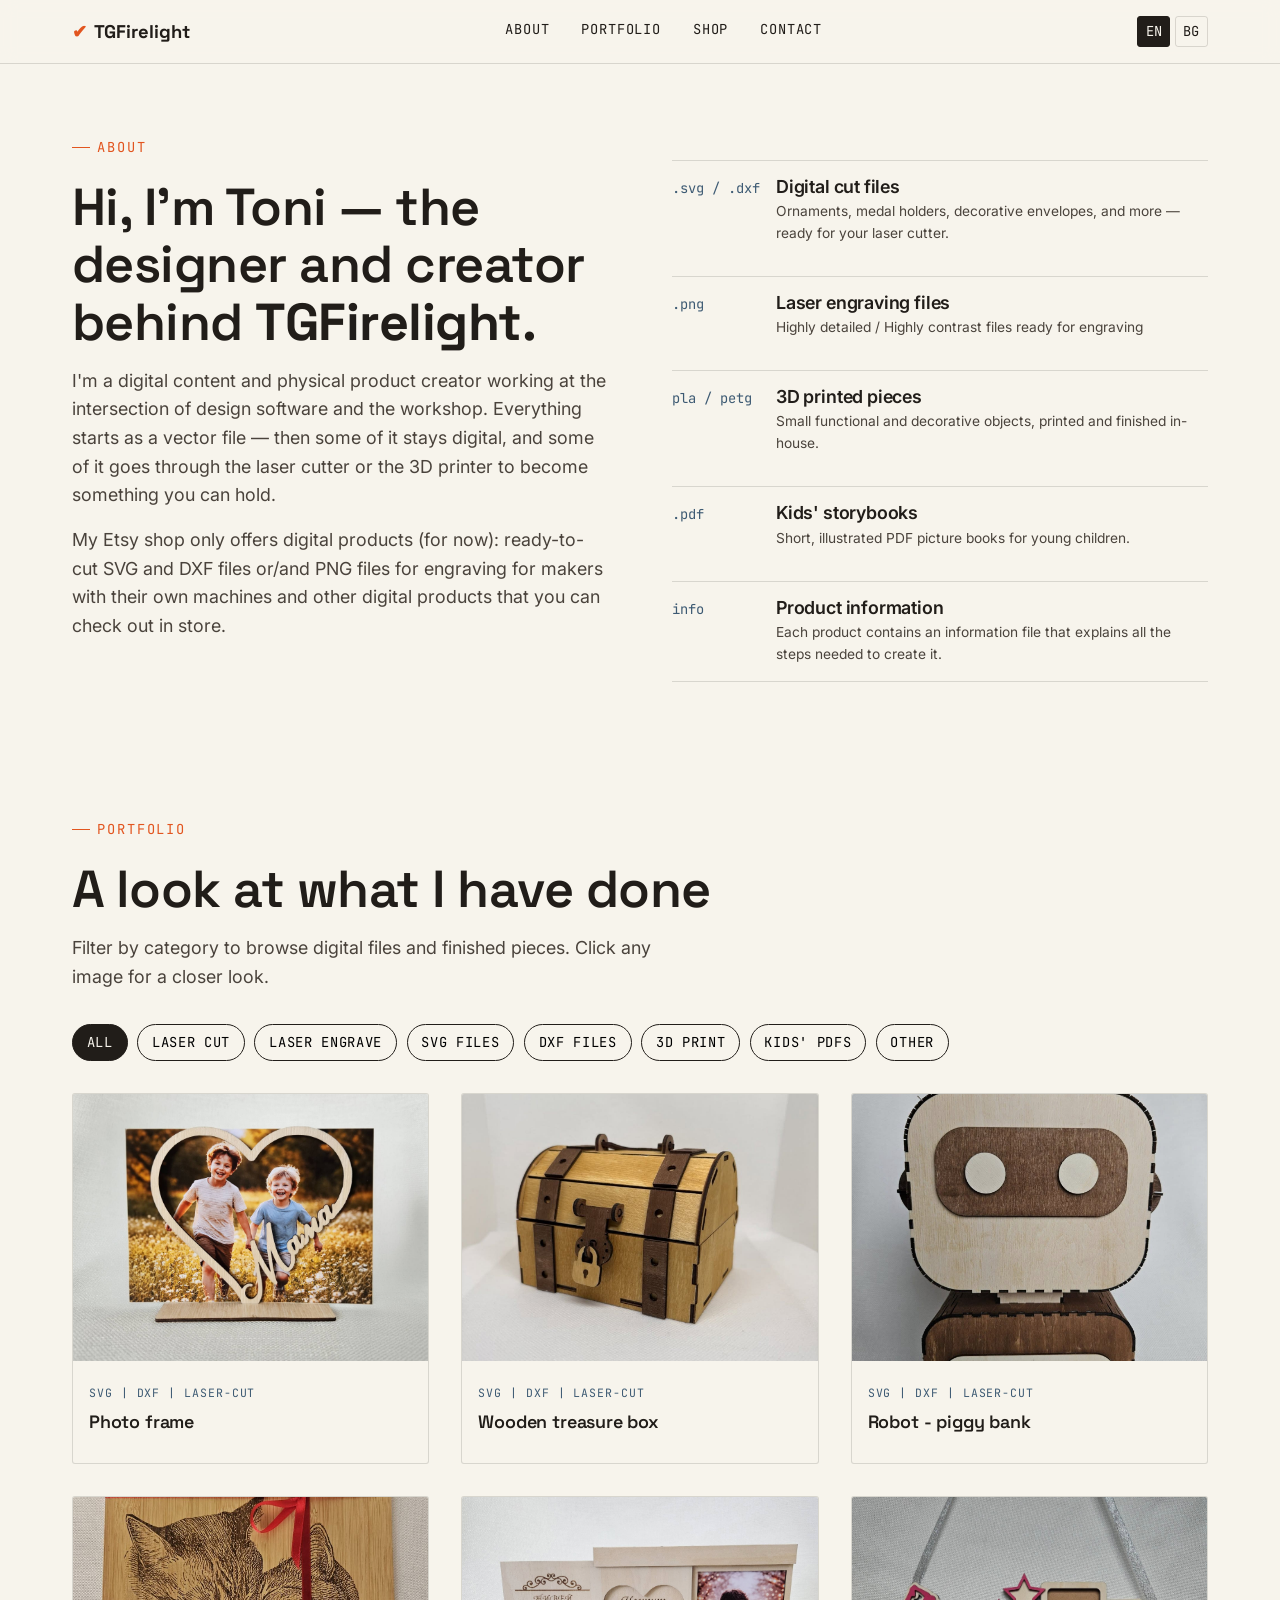
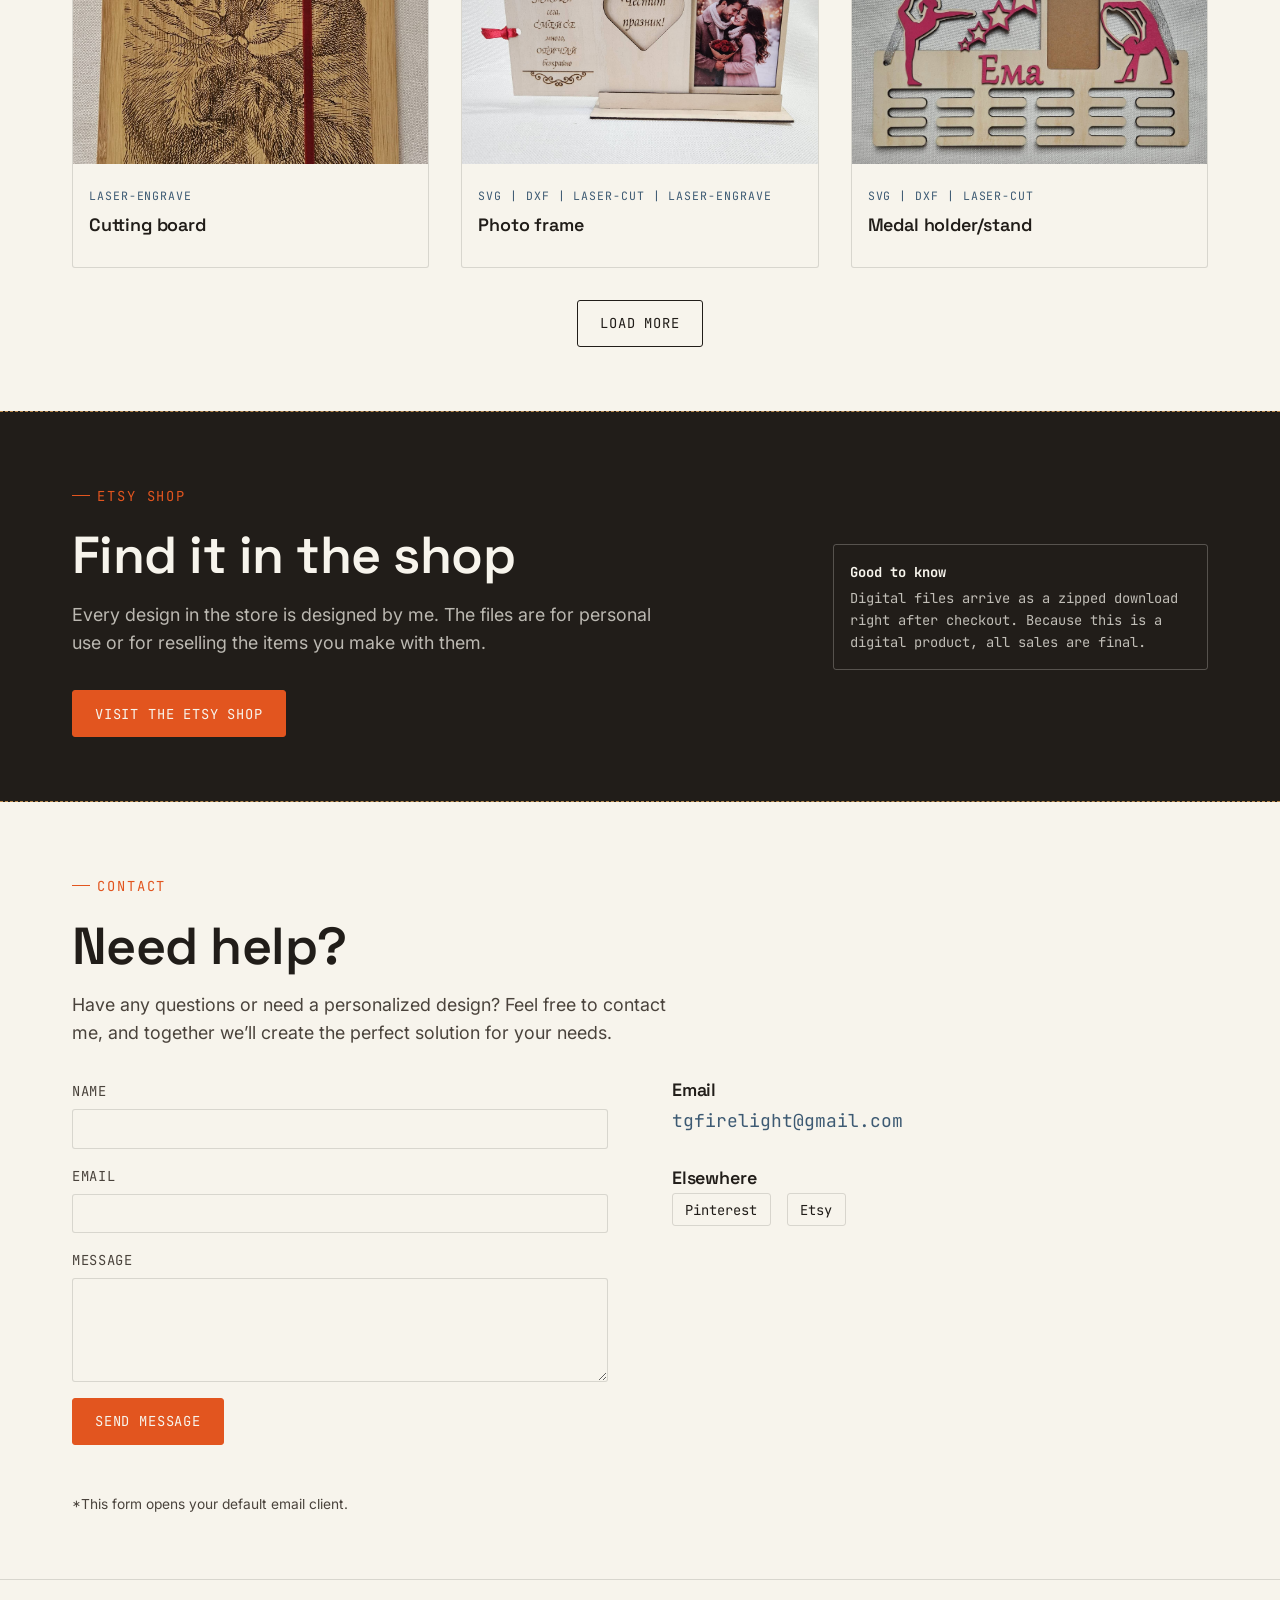
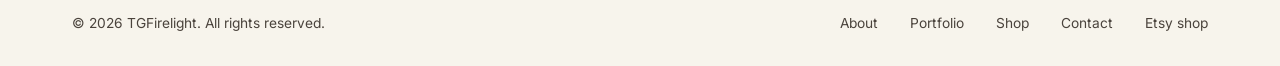
==== en/index.html @ 98f978ca "Add files" ====
<!DOCTYPE html>
<html lang="en">
<head>
<meta charset="UTF-8">
<meta name="viewport" content="width=device-width, initial-scale=1.0">
<title>TGFirelight — Portfolio Page</title>
<meta name="description" content="TGFirelight designs SVG &amp; DXF cut files for laser cutting, plus handcrafted laser-cut wood goods, 3D printed pieces, and illustrated PDF storybooks for kids.">
<link rel="canonical" href="https://example.github.io/birchline-studio/en/">
<link rel="alternate" hreflang="en" href="https://example.github.io/birchline-studio/en/">
<link rel="alternate" hreflang="bg" href="https://example.github.io/birchline-studio/bg/">
<link rel="alternate" hreflang="x-default" href="https://example.github.io/birchline-studio/en/">

<!-- Open Graph -->
<meta property="og:type" content="website">
<meta property="og:title" content="TGFirelight — Portfolio Page">
<meta property="og:description" content="SVG & DXF cut files, laser-cut wood goods, 3D printed pieces, and illustrated kids' PDFs — designed and made by TGFirelight.">
<meta property="og:url" content="https://example.github.io/birchline-studio/en/">
<meta property="og:image" content="https://example.github.io/birchline-studio/assets/img/placeholder-lasercut.svg">
<meta property="og:locale" content="en_US">
<meta property="og:locale:alternate" content="bg_BG">
<meta name="twitter:card" content="summary_large_image">

<link rel="icon" href="data:image/svg+xml,%3Csvg xmlns='http://www.w3.org/2000/svg' viewBox='0 0 100 100'%3E%3Crect width='100' height='100' fill='%23211D19'/%3E%3Ctext x='50' y='68' font-size='60' text-anchor='middle' fill='%23E2551F' font-family='monospace'%3EB%3C/text%3E%3C/svg%3E">

<link rel="preconnect" href="https://fonts.googleapis.com">
<link rel="preconnect" href="https://fonts.gstatic.com" crossorigin>
<link href="https://fonts.googleapis.com/css2?family=Space+Grotesk:wght@500;600;700&family=Inter:wght@400;500;600&family=JetBrains+Mono:wght@400;500&display=swap" rel="stylesheet">

<link rel="stylesheet" href="../assets/css/style.css">
</head>
<body>
<a class="skip-link" href="#main">Skip to content</a>

<header class="site-header">
  <nav class="nav container" aria-label="Primary">
    <a class="logo" href="#main">
      <span class="logo-mark">✔</span> TGFirelight
    </a>
    <button class="nav-toggle" aria-expanded="false" aria-controls="nav-panel" aria-label="Toggle menu">
      <span></span>
    </button>
    <div class="nav-links" id="nav-links">
      <a href="#about">About</a>
      <a href="#portfolio">Portfolio</a>
      <a href="#shop">Shop</a>
      <a href="#contact">Contact</a>
    </div>
    <div class="lang-switch" id="lang-switch" aria-label="Language">
      <a href="../en/index.html" aria-current="true">EN</a>
      <a href="../bg/index.html">BG</a>
    </div>
  </nav>
  <div class="nav-panel container" id="nav-panel"></div>
</header>

<main id="main">

  <!-- ============ HERO ============ 
  <section class="hero">
    <div class="container">
      <div class="hero-copy">
        <span class="eyebrow">Digital cut files &amp; handmade wood goods</span>
        <h1 class="hero-title">From pixel to <em>plywood.</em></h1>
        <p class="hero-sub">I design SVG &amp; DXF files for laser cutting, then make the ornaments, medal holders, and wooden keepsakes myself — plus 3D printed pieces and illustrated PDF storybooks for kids.</p>
        <div class="hero-ctas">
          <a class="btn btn-primary" href="#shop">Shop on Etsy</a>
          <a class="btn btn-ghost" href="#portfolio">View portfolio</a>
        </div>
      </div>
      <div class="hero-art" aria-hidden="true">
        <svg viewBox="0 0 470 460" xmlns="http://www.w3.org/2000/svg">
          <path class="cut-path" d="M40 210 C40 90 150 20 260 20 C370 20 430 90 430 160 C430 230 360 270 260 270 C160 270 90 300 90 360 C90 420 160 440 240 430" />
          <path class="cut-path accent" d="M150 150 L220 150 L220 100 L280 160 L220 220 L220 170 L150 170 Z" />
          <circle class="laser-dot" r="5"/>
        </svg>
      </div>
    </div>
  </section>

  <hr class="cutline-rule container">
  
  -->

  <!-- ============ ABOUT ============ -->
  <section class="section" id="about" data-surface="paper">
    <div class="container">
      <div class="about-grid">
	  <!--
        <div class="reveal">
          <div class="about-portrait">
            <img src="../assets/img/placeholder-portrait.svg" alt="Portrait placeholder — replace with a studio or workshop photo" loading="lazy" width="320" height="400">
          </div>
        </div>
	  -->
        <div class="reveal">
          <span class="eyebrow">About</span>
          <h2 class="section-title">Hi, I'm Toni — the designer and creator behind <b>TGFirelight</b>.</h2>
          <p class="section-lede">I'm a digital content and physical product creator working at the intersection of design software and the workshop. Everything starts as a vector file — then some of it stays digital, and some of it goes through the laser cutter or the 3D printer to become something you can hold.</p>
          <p class="section-lede">My Etsy shop only offers digital products (for now): ready-to-cut SVG and DXF files or/and PNG files for engraving for makers with their own machines and other digital products that you can check out in store.</p>
        </div>
		<div class="reveal">
          <ul class="craft-list">
            <li class="craft-item">
              <span class="tag">.svg / .dxf</span>
              <div><h3>Digital cut files</h3><p>Ornaments, medal holders, decorative envelopes, and more — ready for your laser cutter.</p></div>
            </li>
            <li class="craft-item">
              <span class="tag">.png</span>
              <div><h3>Laser engraving files</h3><p>Highly detailed / Highly contrast files ready for engraving</p></div>
            </li>
            <li class="craft-item">
              <span class="tag">pla / petg</span>
              <div><h3>3D printed pieces</h3><p>Small functional and decorative objects, printed and finished in-house.</p></div>
            </li>
            <li class="craft-item">
              <span class="tag">.pdf</span>
              <div><h3>Kids' storybooks</h3><p>Short, illustrated PDF picture books for young children.</p></div>
            </li>
            <li class="craft-item">
              <span class="tag">info</span>
              <div><h3>Product information</h3><p>Each product contains an information file that explains all the steps needed to create it.</p></div>
            </li>
          </ul>
        </div>
      </div>
    </div>
  </section>

<!--
  <hr class="cutline-rule container">
-->

  <!-- ============ PORTFOLIO ============ -->
  <section class="section" id="portfolio" data-surface="paper">
    <div class="container">
      <div class="section-head reveal">
        <span class="eyebrow">Portfolio</span>
        <h2 class="section-title">A look at what I have done</h2>
        <p class="section-lede">Filter by category to browse digital files and finished pieces. Click any image for a closer look.</p>
      </div>

      <div class="filter-bar" role="group" aria-label="Filter portfolio by category">
        <button class="filter-btn" data-filter="all" aria-pressed="true">All</button>
        <button class="filter-btn" data-filter="lasercut" aria-pressed="false">Laser cut</button>
        <button class="filter-btn" data-filter="laserengrave" aria-pressed="false">Laser engrave</button>
        <button class="filter-btn" data-filter="svg" aria-pressed="false">SVG files</button>
        <button class="filter-btn" data-filter="dxf" aria-pressed="false">DXF files</button>
        <button class="filter-btn" data-filter="3dprint" aria-pressed="false">3D print</button>
        <button class="filter-btn" data-filter="kidsbook" aria-pressed="false">Kids' PDFs</button>
        <button class="filter-btn" data-filter="other" aria-pressed="false">Other</button>
      </div>

      <div class="portfolio-grid" id="portfolio-grid">
		<!-- Load with js	-->
      </div>
	  
	  <div class="portfolio-more" style="text-align:center; margin-top: var(--space-md);">
        <button class="btn btn-ghost" id="load-more-btn" type="button">Load more</button>
      </div>
    </div>
  </section>

  <!-- ============ ETSY ============ -->
  <section class="section etsy-band" id="shop">
    <div class="container">
      <div class="etsy-grid">
        <div class="reveal">
          <span class="eyebrow">Etsy shop</span>
          <h2 class="section-title">Find it in the shop</h2>
          <p class="section-lede">Every design in the store is designed by me. The files are for personal use or for reselling the items you make with them.</p>
          <div class="hero-ctas" style="margin-top: var(--space-md);">
            <a class="btn btn-primary" href="https://www.etsy.com/shop/TGFirelight" target="_blank" rel="noopener">Visit the Etsy shop</a>
          </div>
        </div>
        <div class="reveal etsy-note">
          <strong>Good to know</strong>
          Digital files arrive as a zipped download right after checkout. Because this is a digital product, all sales are final.
        </div>
      </div>
    </div>
  </section>

  <!-- ============ CONTACT ============ -->
  <section class="section" id="contact" data-surface="paper">
    <div class="container">
      <div class="section-head reveal">
        <span class="eyebrow">Contact</span>
        <h2 class="section-title">Need help?</h2>
        <p class="section-lede">Have any questions or need a personalized design? Feel free to contact me, and together we’ll create the perfect solution for your needs.</p>
      </div>
      <div class="contact-grid">
        <form class="contact-form reveal" data-email="hello@birchlinestudio.example" data-msg-incomplete="Please fill in every field." data-msg-sent="Opening your email client…">
          <div class="field">
            <label for="name">Name</label>
            <input type="text" id="name" name="name" autocomplete="name" required>
          </div>
          <div class="field">
            <label for="email">Email</label>
            <input type="email" id="email" name="email" autocomplete="email" required>
          </div>
          <div class="field">
            <label for="message">Message</label>
            <textarea id="message" name="message" rows="5" required></textarea>
          </div>
          <button type="submit" class="btn btn-primary">Send message</button>
          <p class="form-status" role="status" aria-live="polite"></p>
          <p class="form-note">*This form opens your default email client.
		  <!-- — for a form that sends without leaving the page, connect it to a service like Formspree and update the script.
		  -->
		  </p>
        </form>
        <div class="contact-info reveal">
          <div>
            <h3>Email</h3>
            <a class="email" href="mailto:tgfirelight@gmail.com">tgfirelight@gmail.com</a>
          </div>
          <div>
            <h3>Elsewhere</h3>
            <ul class="social-list">
			<!--
              <li><a href="https://www.instagram.com/" target="_blank" rel="noopener">Instagram</a></li>
              <li><a href="https://www.facebook.com/" target="_blank" rel="noopener">Facebook</a></li>
			-->
              <li><a href="https://www.pinterest.com/tgfirelight/" target="_blank" rel="noopener">Pinterest</a></li>
              <li><a href="https://www.etsy.com/shop/TGFirelight" target="_blank" rel="noopener">Etsy</a></li>
            </ul>
          </div>
        </div>
      </div>
    </div>
  </section>

</main>

<footer class="site-footer">
  <div class="container footer-grid">
    <span>© <span data-year>2026</span> TGFirelight. All rights reserved.</span>
    <nav class="footer-links" aria-label="Footer">
      <a href="#about">About</a>
      <a href="#portfolio">Portfolio</a>
      <a href="#shop">Shop</a>
      <a href="#contact">Contact</a>
      <a href="https://www.etsy.com/shop/YourShopName" target="_blank" rel="noopener">Etsy shop</a>
    </nav>
  </div>
</footer>

<!-- Lightbox -->
<div class="lightbox" role="dialog" aria-modal="true" aria-label="Image preview" aria-hidden="true">
  <button class="lightbox-close" aria-label="Close preview">✕</button>
  <button class="lightbox-nav lightbox-prev" aria-label="Previous image">‹</button>
  <button class="lightbox-nav lightbox-next" aria-label="Next image">›</button>
  <div class="lightbox-inner">
    <img src="" alt="">
    <div class="lightbox-caption">
      <span class="card-cat"></span>
      <h3></h3>
      <p></p>
    </div>
  </div>
</div>

<script src="../assets/js/script.js"></script>
</body>
</html>
---- assets/css/style.css ----
/* ==========================================================================
   Birchline Studio — Portfolio Stylesheet
   Design tokens: paper / birch / charcoal / blueprint / cutline / kraft
   ========================================================================== */

:root {
  /* --- Color tokens --- */
  --color-paper: #F7F4EC;      /* base background, sanded paper */
  --color-birch: #EAE0C8;      /* alt section surface, plywood face */
  --color-charcoal: #211D19;   /* primary text, burnt-edge black */
  --color-charcoal-soft: #4A433C; /* secondary text */
  --color-blueprint: #3D5A73;  /* technical accent — DXF / links */
  --color-cutline: #E2551F;    /* laser cut-line orange — primary CTA */
  --color-cutline-dark: #C24219;
  --color-kraft: #B98A4E;      /* kraft tan — borders, dividers */
  --color-line: rgba(33, 29, 25, 0.14);

  /* --- Type tokens --- */
  --font-display: 'Space Grotesk', 'Arial Narrow', sans-serif;
  --font-body: 'Inter', -apple-system, BlinkMacSystemFont, sans-serif;
  --font-mono: 'JetBrains Mono', 'Courier New', monospace;

  /* --- Scale --- */
  --step--1: clamp(0.8rem, 0.78rem + 0.1vw, 0.875rem);
  --step-0: clamp(1rem, 0.96rem + 0.2vw, 1.125rem);
  --step-1: clamp(1.25rem, 1.15rem + 0.5vw, 1.5rem);
  --step-2: clamp(1.75rem, 1.5rem + 1.2vw, 2.25rem);
  --step-3: clamp(2.3rem, 1.9rem + 2vw, 3.25rem);
  --step-4: clamp(3rem, 2.4rem + 3vw, 4.5rem);

  --space-xs: 0.5rem;
  --space-sm: 1rem;
  --space-md: 2rem;
  --space-lg: 4rem;
  --space-xl: 7rem;

  --max-width: 1200px;
  --radius: 3px;
  --ease: cubic-bezier(0.22, 1, 0.36, 1);
}

/* --- Reset --- */
*, *::before, *::after { box-sizing: border-box; }
html { scroll-behavior: smooth; }
@media (prefers-reduced-motion: reduce) {
  html { scroll-behavior: auto; }
  *, *::before, *::after {
    animation-duration: 0.01ms !important;
    animation-iteration-count: 1 !important;
    transition-duration: 0.01ms !important;
    scroll-behavior: auto !important;
  }
}
body, h1, h2, h3, h4, p, figure, blockquote, dl, dd { margin: 0; }
ul, ol { margin: 0; padding: 0; list-style: none; }
img { max-width: 100%; display: block; }
button { font: inherit; }
a { color: inherit; text-decoration: none; }
input, textarea, button { font-family: inherit; }

body {
  font-family: var(--font-body);
  background: var(--color-paper);
  color: var(--color-charcoal);
  font-size: var(--step-0);
  line-height: 1.6;
  -webkit-font-smoothing: antialiased;
}

h1, h2, h3, h4 {
  font-family: var(--font-display);
  font-weight: 600;
  line-height: 1.1;
  letter-spacing: -0.01em;
}

.container {
  max-width: var(--max-width);
  margin-inline: auto;
  padding-inline: var(--space-md);
}
@media (max-width: 640px) {
  .container { padding-inline: var(--space-sm); }
}

.eyebrow {
  font-family: var(--font-mono);
  font-size: var(--step--1);
  text-transform: uppercase;
  letter-spacing: 0.14em;
  color: var(--color-cutline);
  display: inline-flex;
  align-items: center;
  gap: 0.5em;
}
.eyebrow::before {
  content: "";
  width: 18px;
  height: 1px;
  background: currentColor;
}

/* Visually hidden (skip link, a11y labels) */
.visually-hidden {
  position: absolute; width: 1px; height: 1px;
  overflow: hidden; clip: rect(0 0 0 0); white-space: nowrap;
}
.skip-link {
  position: absolute; top: -60px; left: 1rem; z-index: 200;
  background: var(--color-charcoal); color: var(--color-paper);
  padding: 0.6em 1em; border-radius: var(--radius);
  transition: top 0.2s var(--ease);
}
.skip-link:focus { top: 1rem; }

:focus-visible {
  outline: 2px solid var(--color-cutline);
  outline-offset: 3px;
}

/* --- Cut-line divider motif (signature detail) --- */
.cutline-rule {
  border: none;
  border-top: 1.5px dashed var(--color-kraft);
  position: relative;
  margin: 0;
}
.cutline-rule::after {
  content: "✂";
  position: absolute;
  top: -0.62em; left: var(--space-md);
  background: var(--color-paper);
  padding-inline: 0.4em;
  font-size: 0.85rem;
  color: var(--color-kraft);
}
section[data-surface="birch"] + section .cutline-rule::after,
section[data-surface="birch"] .cutline-rule::after { background: var(--color-birch); }

/* ==========================================================================
   Header / Nav
   ========================================================================== */
.site-header {
  position: sticky; top: 0; z-index: 100;
  background: rgba(247, 244, 236, 0.88);
  backdrop-filter: blur(8px);
  border-bottom: 1px solid var(--color-line);
}
.nav {
  display: flex; align-items: center; justify-content: space-between;
  padding-block: var(--space-sm);
}
.logo {
  font-family: var(--font-display);
  font-weight: 700;
  font-size: 1.15rem;
  display: flex; align-items: baseline; gap: 0.4em;
}
.logo .logo-mark { color: var(--color-cutline); }

.nav-links {
  display: flex; align-items: center; gap: var(--space-md);
}
.nav-links a {
  font-size: var(--step--1);
  font-family: var(--font-mono);
  text-transform: uppercase;
  letter-spacing: 0.06em;
  position: relative;
  padding-bottom: 4px;
}
.nav-links a::after {
  content: ""; position: absolute; left: 0; right: 100%; bottom: 0;
  height: 2px; background: var(--color-cutline);
  transition: right 0.25s var(--ease);
}
.nav-links a:hover::after, .nav-links a:focus-visible::after,
.nav-links a[aria-current="page"]::after { right: 0; }

.lang-switch {
  display: flex; gap: 0.3rem;
  font-family: var(--font-mono);
  font-size: var(--step--1);
}
.lang-switch a {
  padding: 0.25em 0.55em;
  border: 1px solid var(--color-line);
  border-radius: var(--radius);
}
.lang-switch a[aria-current="true"] {
  background: var(--color-charcoal);
  color: var(--color-paper);
  border-color: var(--color-charcoal);
}

.nav-toggle {
  display: none;
  background: none; border: none; cursor: pointer;
  width: 32px; height: 24px; position: relative;
}
.nav-toggle span, .nav-toggle span::before, .nav-toggle span::after {
  content: ""; position: absolute; left: 0; right: 0; height: 2px;
  background: var(--color-charcoal); transition: transform 0.25s var(--ease), opacity 0.2s;
}
.nav-toggle span { top: 11px; }
.nav-toggle span::before { top: -8px; }
.nav-toggle span::after { top: 8px; }
.nav-toggle[aria-expanded="true"] span { background: transparent; }
.nav-toggle[aria-expanded="true"] span::before { transform: translateY(8px) rotate(45deg); }
.nav-toggle[aria-expanded="true"] span::after { transform: translateY(-8px) rotate(-45deg); }

@media (max-width: 800px) {
  .nav-toggle { display: block; }
  .nav-links, .lang-switch { display: none; }
  .nav-panel {
    display: none;
    flex-direction: column;
    gap: var(--space-sm);
    padding: var(--space-md) 0;
    border-top: 1px solid var(--color-line);
  }
  .nav-panel.open { display: flex; }
  .nav-panel .nav-links { display: flex; flex-direction: column; gap: var(--space-sm); }
  .nav-panel .lang-switch { display: flex; margin-top: var(--space-sm); }
}

/* ==========================================================================
   Hero
   ========================================================================== */
.hero {
  padding-block: var(--space-xl) var(--space-lg);
}
.hero .container {
  display: grid;
  grid-template-columns: 1.1fr 0.9fr;
  gap: var(--space-lg);
  align-items: center;
}
@media (max-width: 900px) {
  .hero .container { grid-template-columns: 1fr; gap: var(--space-md); }
  .hero { padding-block: var(--space-lg) var(--space-md); }
  .hero-art { order: -1; max-width: 320px; margin-inline: auto; }
}

.hero-title {
  font-size: var(--step-4);
  margin-block: var(--space-sm) var(--space-sm);
}
.hero-title em {
  font-style: normal;
  color: var(--color-cutline);
}
.hero-sub {
  font-size: var(--step-1);
  color: var(--color-charcoal-soft);
  max-width: 46ch;
  margin-bottom: var(--space-md);
}
.hero-ctas { display: flex; flex-wrap: wrap; gap: var(--space-sm); }

.btn {
  display: inline-flex; align-items: center; gap: 0.5em;
  padding: 0.85em 1.6em;
  font-family: var(--font-mono);
  font-size: var(--step--1);
  text-transform: uppercase; letter-spacing: 0.06em;
  border-radius: var(--radius);
  border: 1.5px solid var(--color-charcoal);
  transition: transform 0.2s var(--ease), background 0.2s var(--ease), color 0.2s var(--ease);
  cursor: pointer;
}
.btn:hover, .btn:focus-visible { transform: translateY(-2px); }
.btn-primary {
  background: var(--color-cutline);
  border-color: var(--color-cutline);
  color: var(--color-paper);
}
.btn-primary:hover { background: var(--color-cutline-dark); border-color: var(--color-cutline-dark); }
.btn-ghost {
  background: transparent; color: var(--color-charcoal);
}
.btn-ghost:hover { background: var(--color-charcoal); color: var(--color-paper); }

/* Hero cut-path illustration */
.hero-art { position: relative; }
.hero-art svg { width: 100%; height: auto; }
.cut-path {
  fill: none;
  stroke: var(--color-charcoal);
  stroke-width: 1.6;
  stroke-linecap: round;
  stroke-linejoin: round;
  stroke-dasharray: 900;
  stroke-dashoffset: 900;
  animation: draw 2.6s var(--ease) forwards 0.3s;
}
.cut-path.accent { stroke: var(--color-cutline); stroke-dasharray: 260; stroke-dashoffset: 260; animation-delay: 0.6s; }
.laser-dot {
  fill: var(--color-cutline);
  offset-path: path('M40 210 C40 90 150 20 260 20 C370 20 430 90 430 160 C430 230 360 270 260 270 C160 270 90 300 90 360 C90 420 160 440 240 430');
  animation: travel 2.6s var(--ease) forwards 0.3s;
  opacity: 0;
}
@keyframes draw { to { stroke-dashoffset: 0; } }
@keyframes travel {
  0% { opacity: 1; offset-distance: 0%; }
  95% { opacity: 1; }
  100% { opacity: 0; offset-distance: 100%; }
}

/* ==========================================================================
   Section basics
   ========================================================================== */
.section { padding-block: var(--space-lg); }
section[data-surface="birch"] { background: var(--color-birch); }
.section-head { max-width: 60ch; margin-bottom: var(--space-md); }
.section-title { font-size: var(--step-3); margin-top: 0.4em; }
.section-lede { color: var(--color-charcoal-soft); font-size: var(--step-0); margin-top: var(--space-sm); max-width: 55ch; }

.reveal {
  opacity: 0; transform: translateY(24px);
  transition: opacity 0.7s var(--ease), transform 0.7s var(--ease);
}
.reveal.is-visible { opacity: 1; transform: none; }

/* ==========================================================================
   About
   ========================================================================== */
.about-grid {
  display: grid;
  grid-template-columns: 1fr 1fr;
  gap: var(--space-lg);
  align-items: start;
}
@media (max-width: 800px) { .about-grid { grid-template-columns: 1fr; gap: var(--space-md); } }

.about-portrait {
  aspect-ratio: 4/5;
  background: var(--color-charcoal);
  border-radius: var(--radius);
  position: relative;
  overflow: hidden;
}
.about-portrait img { width: 100%; height: 100%; object-fit: cover; }

.craft-list { margin-top: var(--space-md); display: grid; gap: var(--space-sm); }
.craft-item {
  display: grid; grid-template-columns: auto 1fr; gap: var(--space-sm);
  align-items: start;
  padding-block: var(--space-sm);
  border-top: 1px solid var(--color-line);
}
.craft-item:last-child { border-bottom: 1px solid var(--color-line); }
.craft-item .tag {
  font-family: var(--font-mono);
  font-size: var(--step--1);
  color: var(--color-blueprint);
  white-space: nowrap;
  display: inline-block;
  width: 5.5rem;
}
.craft-item h3 { font-size: var(--step-0); font-family: var(--font-body); font-weight: 600; }
.craft-item p { color: var(--color-charcoal-soft); font-size: var(--step--1); margin-top: 0.25em; }

/* ==========================================================================
   Portfolio / Filters / Grid
   ========================================================================== */
.filter-bar {
  display: flex; flex-wrap: wrap; gap: 0.6rem;
  margin-bottom: var(--space-md);
}
.filter-btn {
  font-family: var(--font-mono);
  font-size: var(--step--1);
  text-transform: uppercase; letter-spacing: 0.05em;
  padding: 0.5em 1em;
  border: 1px solid var(--color-charcoal);
  border-radius: 999px;
  background: transparent;
  cursor: pointer;
  transition: background 0.2s var(--ease), color 0.2s var(--ease);
}
.filter-btn:hover { background: var(--color-line); }
.filter-btn[aria-pressed="true"] {
  background: var(--color-charcoal); color: var(--color-paper);
}

.portfolio-grid {
  display: grid;
  grid-template-columns: repeat(3, 1fr);
  gap: var(--space-md);
}
@media (max-width: 900px) { .portfolio-grid { grid-template-columns: repeat(2, 1fr); } }
@media (max-width: 560px) { .portfolio-grid { grid-template-columns: 1fr; } }

.card {
  position: relative;
  background: var(--color-paper);
  border: 1px solid var(--color-line);
  border-radius: var(--radius);
  overflow: hidden;
  cursor: pointer;
  transition: transform 0.3s var(--ease), box-shadow 0.3s var(--ease);
}
.card:hover, .card:focus-visible {
  transform: translateY(-4px);
  box-shadow: 0 14px 30px -18px rgba(33,29,25,0.35);
}
.card-media {
  aspect-ratio: 4/3;
  overflow: hidden;
  background: var(--color-birch);
  position: relative;
}
.card-media img {
  width: 100%; height: 100%; object-fit: cover;
  transition: transform 0.5s var(--ease);
}
.card:hover .card-media img { transform: scale(1.06); }
/* laser registration corner marks on hover */
.card-media::before, .card-media::after {
  content: ""; position: absolute; width: 16px; height: 16px;
  border-color: var(--color-cutline); opacity: 0; transition: opacity 0.25s var(--ease);
}
.card-media::before { top: 8px; left: 8px; border-top: 2px solid; border-left: 2px solid; }
.card-media::after { bottom: 8px; right: 8px; border-bottom: 2px solid; border-right: 2px solid; }
.card:hover .card-media::before, .card:hover .card-media::after { opacity: 1; }

.card-body { padding: var(--space-sm) var(--space-sm) var(--space-md); }
.card-cat {
  font-family: var(--font-mono); font-size: 0.72rem;
  text-transform: uppercase; letter-spacing: 0.08em;
  color: var(--color-blueprint);
}
.card-title { font-size: var(--step-0); margin-top: 0.35em; font-weight: 600; }

/* Lightbox */
.lightbox {
  position: fixed; inset: 0; z-index: 300;
  display: none;
  align-items: center; justify-content: center;
  background: rgba(33, 29, 25, 0.92);
  padding: var(--space-md);
}
.lightbox.open { display: flex; }
.lightbox-inner {
  max-width: 900px; width: 100%;
  display: grid; gap: var(--space-sm);
}
.lightbox-inner img {
  width: 100%; max-height: 65vh; object-fit: contain;
  background: var(--color-charcoal);
  border-radius: var(--radius);
}
.lightbox-caption { color: var(--color-paper); }
.lightbox-caption .card-cat { color: var(--color-cutline); }
.lightbox-caption h3 { font-family: var(--font-display); font-size: var(--step-1); margin-top: 0.3em; }
.lightbox-caption p { color: rgba(247,244,236,0.75); margin-top: 0.4em; font-size: var(--step--1); }
.lightbox-close, .lightbox-nav {
  position: absolute;
  background: transparent; border: 1px solid rgba(247,244,236,0.4);
  color: var(--color-paper); border-radius: 999px;
  width: 42px; height: 42px; cursor: pointer;
  display: flex; align-items: center; justify-content: center;
  font-size: 1.1rem;
  transition: background 0.2s var(--ease);
}
.lightbox-close:hover, .lightbox-nav:hover { background: rgba(247,244,236,0.15); }
.lightbox-close { top: var(--space-md); right: var(--space-md); }
.lightbox-prev { left: var(--space-sm); top: 50%; transform: translateY(-50%); }
.lightbox-next { right: var(--space-sm); top: 50%; transform: translateY(-50%); }
@media (max-width: 640px) {
  .lightbox-prev, .lightbox-next { display: none; }
}

/* ==========================================================================
   Etsy band
   ========================================================================== */
.etsy-band {
  background: var(--color-charcoal);
  color: var(--color-paper);
  border-top: 1.5px dashed var(--color-kraft);
  border-bottom: 1.5px dashed var(--color-kraft);
}
.etsy-band .section-title, .etsy-band .eyebrow { color: var(--color-paper); }
.etsy-band .eyebrow { color: var(--color-cutline); }
.etsy-band .section-lede { color: rgba(247,244,236,0.72); }
.etsy-grid {
  display: grid; grid-template-columns: 1.3fr 0.7fr; gap: var(--space-lg);
  align-items: center;
}
@media (max-width: 800px) { .etsy-grid { grid-template-columns: 1fr; } }
.etsy-note {
  font-family: var(--font-mono); font-size: var(--step--1);
  border: 1px solid rgba(247,244,236,0.25); border-radius: var(--radius);
  padding: var(--space-sm);
  color: rgba(247,244,236,0.75);
}
.etsy-note strong { color: var(--color-paper); display: block; margin-bottom: 0.3em; }

/* ==========================================================================
   Contact
   ========================================================================== */
.contact-grid {
  display: grid; grid-template-columns: 1fr 1fr; gap: var(--space-lg);
}
@media (max-width: 800px) { .contact-grid { grid-template-columns: 1fr; } }

.field { display: grid; gap: 0.4em; margin-bottom: var(--space-sm); }
.field label {
  font-family: var(--font-mono); font-size: var(--step--1);
  text-transform: uppercase; letter-spacing: 0.05em;
  color: var(--color-charcoal-soft);
}
.field input, .field textarea {
  border: 1.5px solid var(--color-line);
  background: var(--color-paper);
  padding: 0.8em 1em;
  border-radius: var(--radius);
  color: var(--color-charcoal);
  transition: border-color 0.2s var(--ease);
}
.field input:focus, .field textarea:focus {
  border-color: var(--color-cutline); outline: none;
}
.form-note {
  font-size: var(--step--1); color: var(--color-charcoal-soft);
  margin-top: var(--space-sm);
}
.form-status { font-size: var(--step--1); margin-top: var(--space-sm); min-height: 1.2em; }

.contact-info { display: grid; gap: var(--space-md); align-content: start; }
.contact-info h3 { font-size: var(--step-0); margin-bottom: 0.4em; }
.contact-info a.email { font-family: var(--font-mono); color: var(--color-blueprint); }
.social-list { display: flex; gap: var(--space-sm); flex-wrap: wrap; }
.social-list a {
  border: 1px solid var(--color-line); border-radius: var(--radius);
  padding: 0.5em 0.9em; font-family: var(--font-mono); font-size: var(--step--1);
  transition: background 0.2s var(--ease), color 0.2s var(--ease);
}
.social-list a:hover { background: var(--color-charcoal); color: var(--color-paper); }

/* ==========================================================================
   Footer
   ========================================================================== */
.site-footer {
  border-top: 1px solid var(--color-line);
  padding-block: var(--space-md);
  font-size: var(--step--1);
  color: var(--color-charcoal-soft);
}
.footer-grid {
  display: flex; flex-wrap: wrap; gap: var(--space-md);
  align-items: center; justify-content: space-between;
}
.footer-links { display: flex; gap: var(--space-md); flex-wrap: wrap; }
.footer-links a:hover { color: var(--color-cutline); }
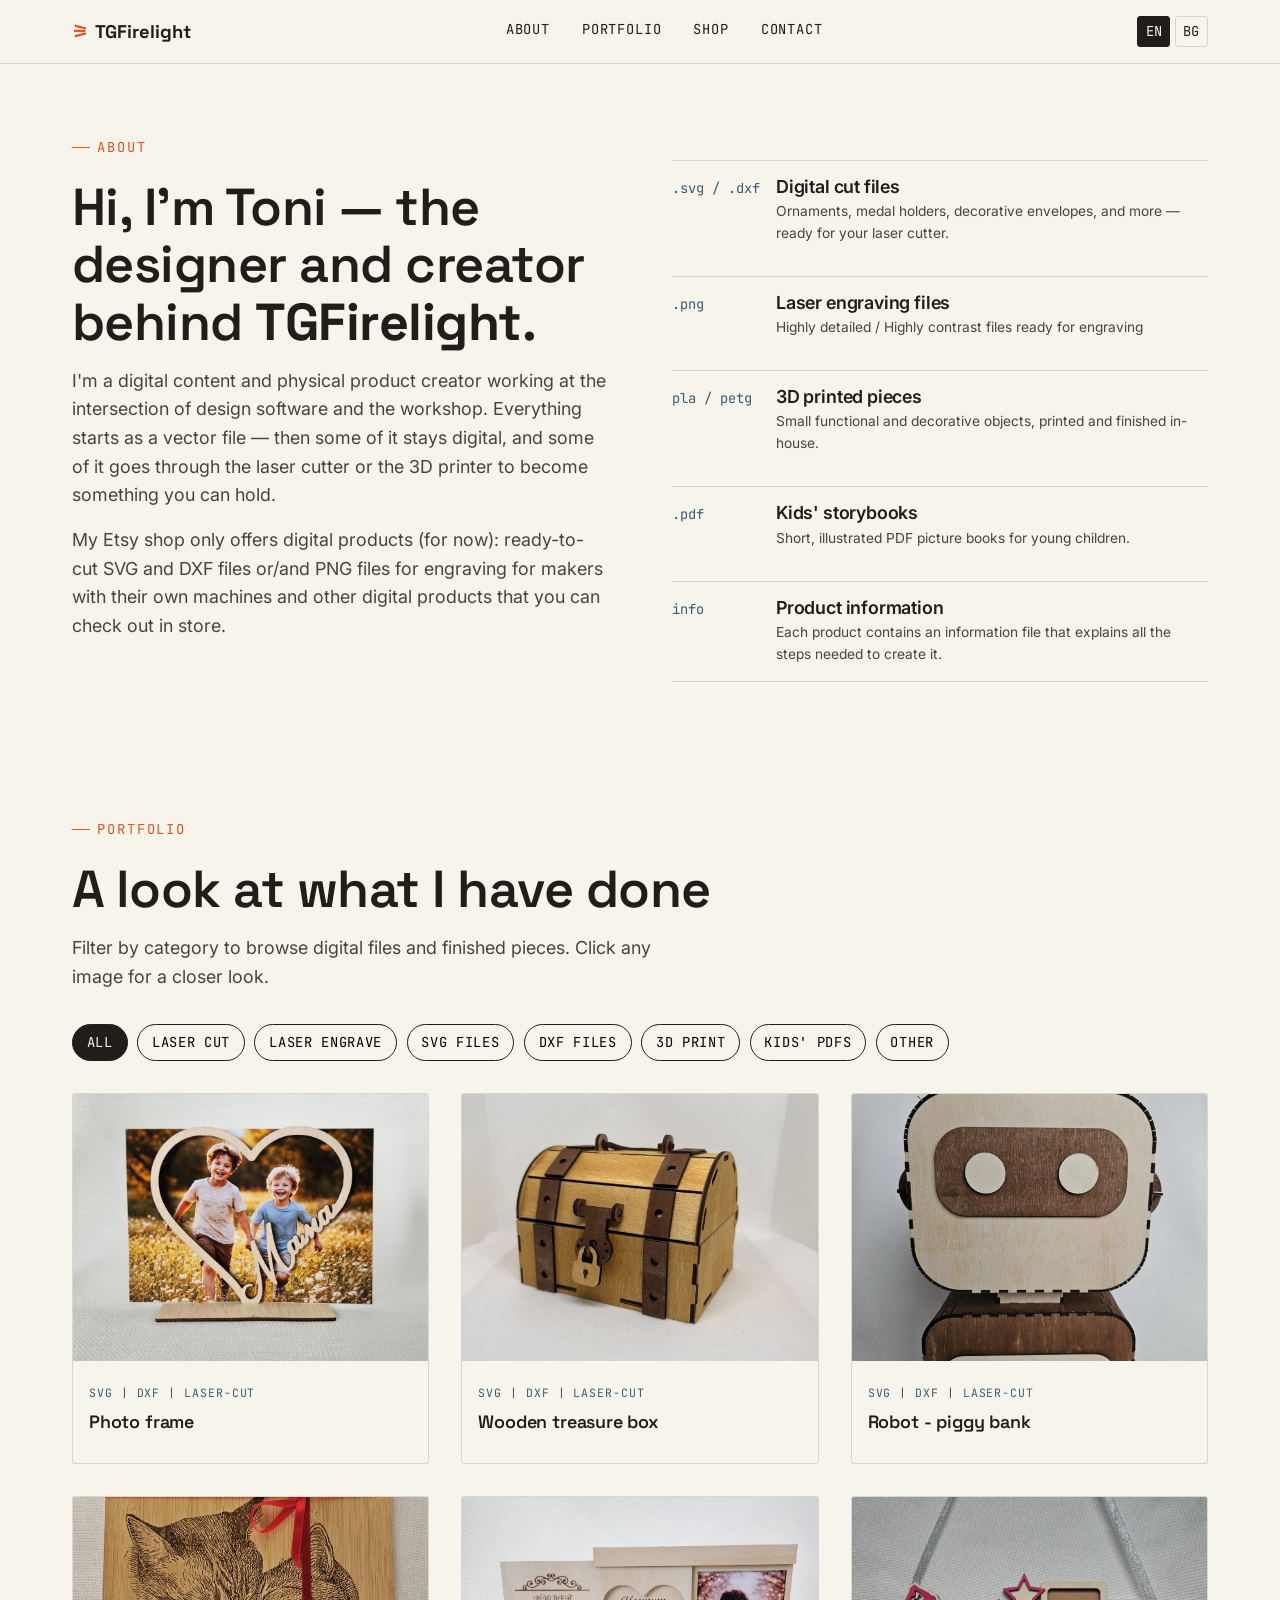
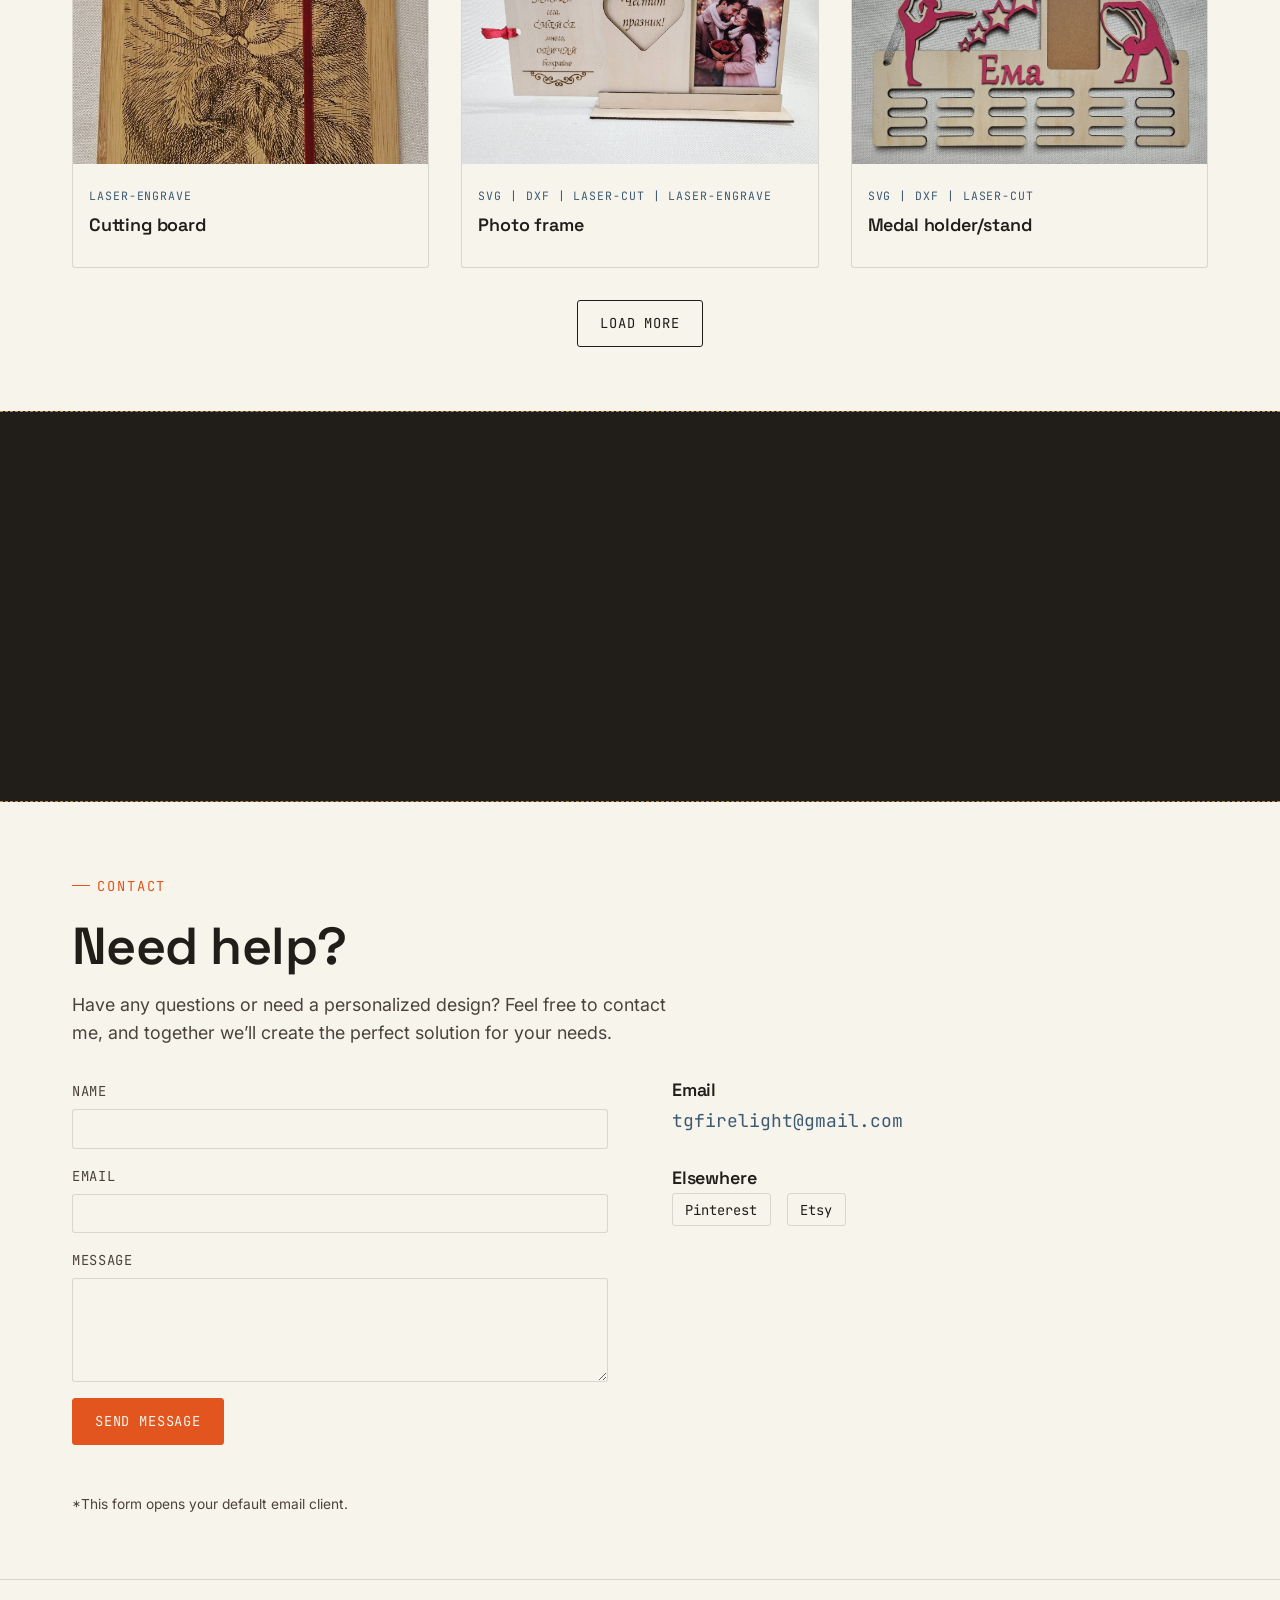
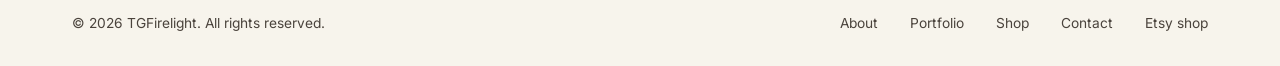
==== commit 5b8828c2: "bg ver" ====
--- a/en/index.html
+++ b/en/index.html
@@ -5,17 +5,17 @@
 <meta name="viewport" content="width=device-width, initial-scale=1.0">
 <title>TGFirelight — Portfolio Page</title>
 <meta name="description" content="TGFirelight designs SVG &amp; DXF cut files for laser cutting, plus handcrafted laser-cut wood goods, 3D printed pieces, and illustrated PDF storybooks for kids.">
-<link rel="canonical" href="https://example.github.io/birchline-studio/en/">
-<link rel="alternate" hreflang="en" href="https://example.github.io/birchline-studio/en/">
-<link rel="alternate" hreflang="bg" href="https://example.github.io/birchline-studio/bg/">
-<link rel="alternate" hreflang="x-default" href="https://example.github.io/birchline-studio/en/">
+<link rel="canonical" href="https://tonivankov.github.io/tgfirelight/en/">
+<link rel="alternate" hreflang="en" href="https://tonivankov.github.io/tgfirelight/en/">
+<link rel="alternate" hreflang="bg" href="https://tonivankov.github.io/tgfirelight/bg/">
+<link rel="alternate" hreflang="x-default" href="https://tonivankov.github.io/tgfirelight/en/">
 
 <!-- Open Graph -->
 <meta property="og:type" content="website">
 <meta property="og:title" content="TGFirelight — Portfolio Page">
 <meta property="og:description" content="SVG & DXF cut files, laser-cut wood goods, 3D printed pieces, and illustrated kids' PDFs — designed and made by TGFirelight.">
-<meta property="og:url" content="https://example.github.io/birchline-studio/en/">
-<meta property="og:image" content="https://example.github.io/birchline-studio/assets/img/placeholder-lasercut.svg">
+<meta property="og:url" content="https://tonivankov.github.io/tgfirelight/en/">
+<meta property="og:image" content="https://tonivankov.github.io/tgfirelight/assets/data/og-cover.jpg">
 <meta property="og:locale" content="en_US">
 <meta property="og:locale:alternate" content="bg_BG">
 <meta name="twitter:card" content="summary_large_image">
@@ -34,7 +34,7 @@
 <header class="site-header">
   <nav class="nav container" aria-label="Primary">
     <a class="logo" href="#main">
-      <span class="logo-mark">✔</span> TGFirelight
+      <span class="logo-mark">⚞</span> TGFirelight
     </a>
     <button class="nav-toggle" aria-expanded="false" aria-controls="nav-panel" aria-label="Toggle menu">
       <span></span>
@@ -55,46 +55,13 @@
 
 <main id="main">
 
-  <!-- ============ HERO ============ 
-  <section class="hero">
-    <div class="container">
-      <div class="hero-copy">
-        <span class="eyebrow">Digital cut files &amp; handmade wood goods</span>
-        <h1 class="hero-title">From pixel to <em>plywood.</em></h1>
-        <p class="hero-sub">I design SVG &amp; DXF files for laser cutting, then make the ornaments, medal holders, and wooden keepsakes myself — plus 3D printed pieces and illustrated PDF storybooks for kids.</p>
-        <div class="hero-ctas">
-          <a class="btn btn-primary" href="#shop">Shop on Etsy</a>
-          <a class="btn btn-ghost" href="#portfolio">View portfolio</a>
-        </div>
-      </div>
-      <div class="hero-art" aria-hidden="true">
-        <svg viewBox="0 0 470 460" xmlns="http://www.w3.org/2000/svg">
-          <path class="cut-path" d="M40 210 C40 90 150 20 260 20 C370 20 430 90 430 160 C430 230 360 270 260 270 C160 270 90 300 90 360 C90 420 160 440 240 430" />
-          <path class="cut-path accent" d="M150 150 L220 150 L220 100 L280 160 L220 220 L220 170 L150 170 Z" />
-          <circle class="laser-dot" r="5"/>
-        </svg>
-      </div>
-    </div>
-  </section>
-
-  <hr class="cutline-rule container">
-  
-  -->
-
   <!-- ============ ABOUT ============ -->
   <section class="section" id="about" data-surface="paper">
     <div class="container">
       <div class="about-grid">
-	  <!--
-        <div class="reveal">
-          <div class="about-portrait">
-            <img src="../assets/img/placeholder-portrait.svg" alt="Portrait placeholder — replace with a studio or workshop photo" loading="lazy" width="320" height="400">
-          </div>
-        </div>
-	  -->
         <div class="reveal">
           <span class="eyebrow">About</span>
-          <h2 class="section-title">Hi, I'm Toni — the designer and creator behind <b>TGFirelight</b>.</h2>
+          <h1 class="section-title">Hi, I'm Toni — the designer and creator behind <b>TGFirelight</b>.</h1>
           <p class="section-lede">I'm a digital content and physical product creator working at the intersection of design software and the workshop. Everything starts as a vector file — then some of it stays digital, and some of it goes through the laser cutter or the 3D printer to become something you can hold.</p>
           <p class="section-lede">My Etsy shop only offers digital products (for now): ready-to-cut SVG and DXF files or/and PNG files for engraving for makers with their own machines and other digital products that you can check out in store.</p>
         </div>
@@ -189,7 +156,7 @@
         <p class="section-lede">Have any questions or need a personalized design? Feel free to contact me, and together we’ll create the perfect solution for your needs.</p>
       </div>
       <div class="contact-grid">
-        <form class="contact-form reveal" data-email="hello@birchlinestudio.example" data-msg-incomplete="Please fill in every field." data-msg-sent="Opening your email client…">
+        <form class="contact-form reveal" data-email="tgfirelight@gmail.com" data-msg-incomplete="Please fill in every field." data-msg-sent="Opening your email client…">
           <div class="field">
             <label for="name">Name</label>
             <input type="text" id="name" name="name" autocomplete="name" required>
@@ -240,7 +207,7 @@
       <a href="#portfolio">Portfolio</a>
       <a href="#shop">Shop</a>
       <a href="#contact">Contact</a>
-      <a href="https://www.etsy.com/shop/YourShopName" target="_blank" rel="noopener">Etsy shop</a>
+      <a href="https://www.etsy.com/shop/TGFirelight" target="_blank" rel="noopener">Etsy shop</a>
     </nav>
   </div>
 </footer>
